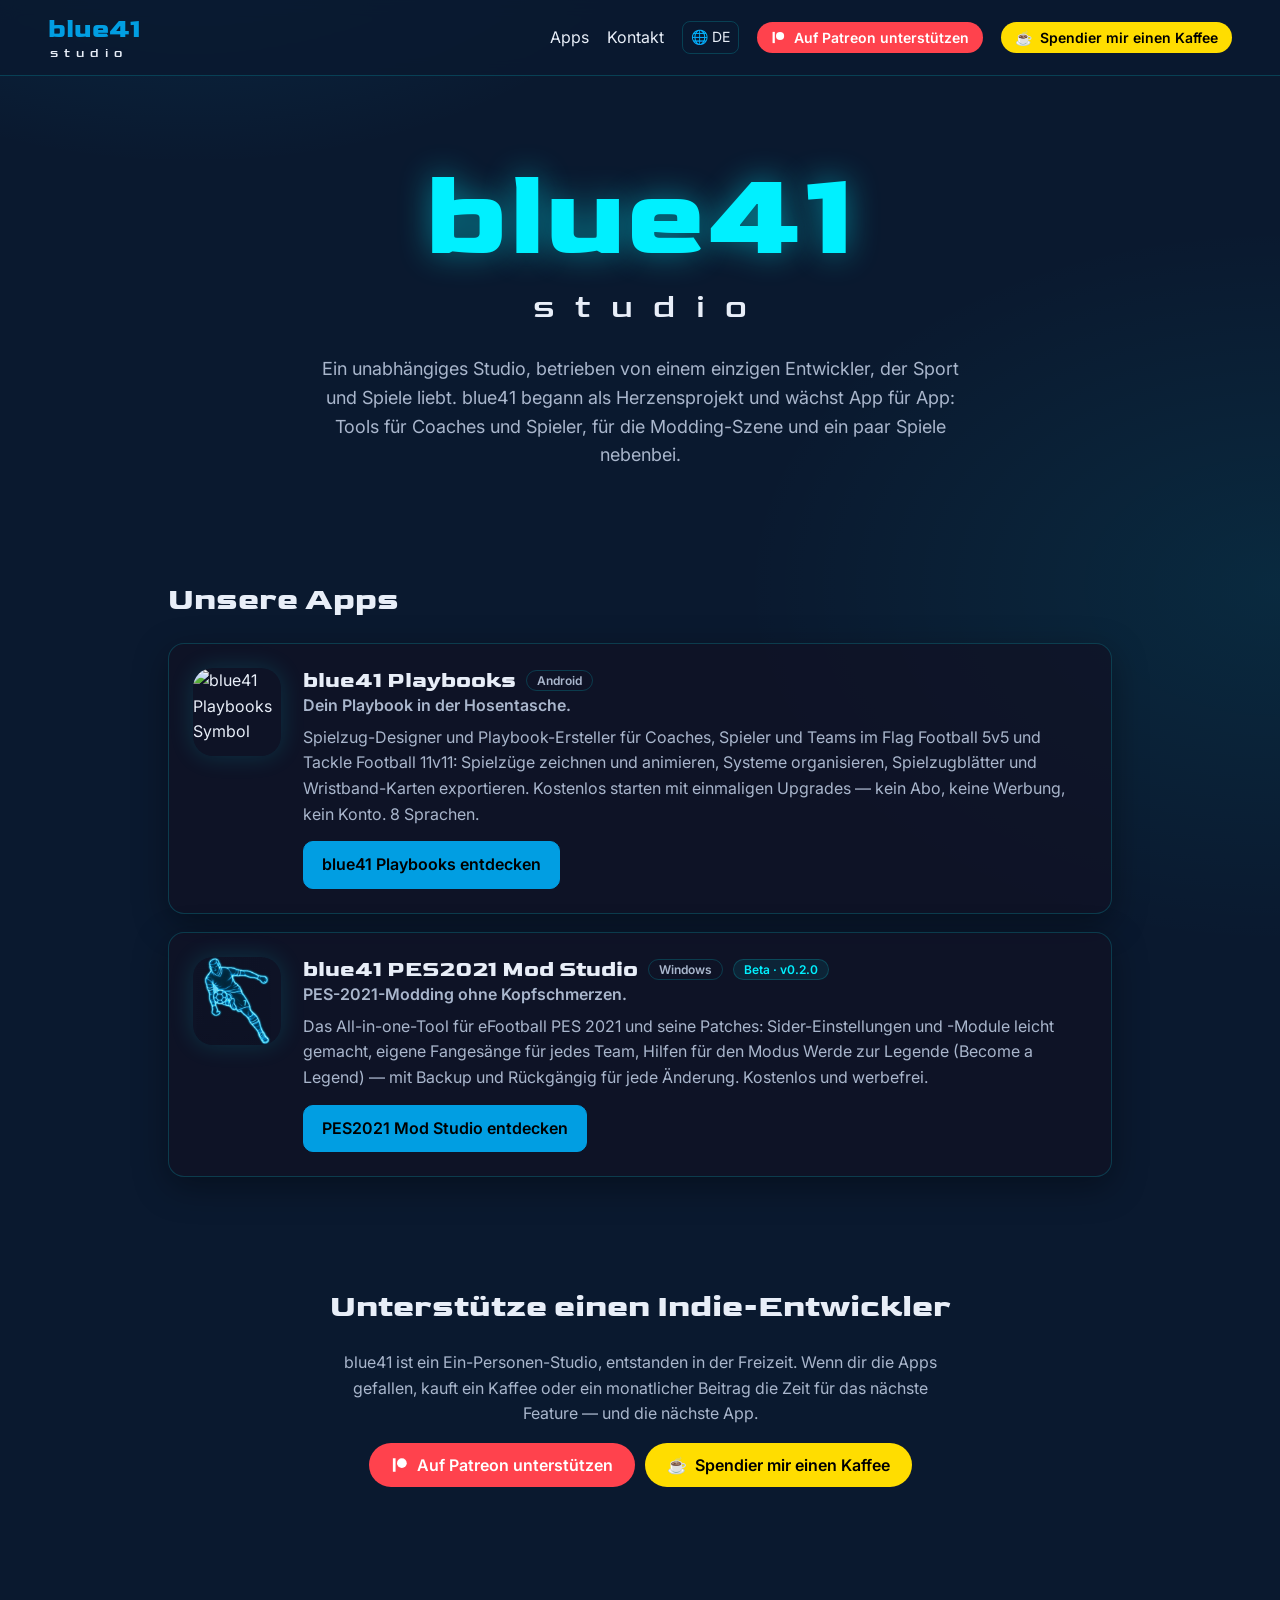
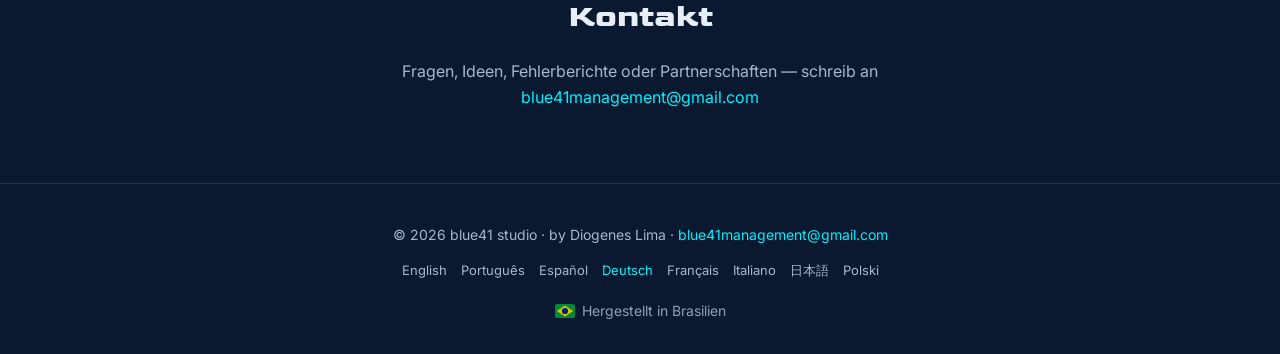
==== de/index.html @ d96499f5 "Footer: Made in Brazil" ====
<!doctype html>
<html lang="de">
<head>
  <meta charset="utf-8">
  <meta name="viewport" content="width=device-width, initial-scale=1">
  <title>blue41 studio — unabhängige Sport-Apps, Spiele und Modding-Tools</title>
  <meta name="description" content="blue41 studio ist das unabhängige Studio des Entwicklers Diogenes Lima: blue41 Playbooks, Spielzug-Designer und Playbook-App für Flag- und Tackle-Football, und blue41 PES2021 Mod Studio, das All-in-one-Modding-Tool für PES 2021.">
  <meta name="keywords" content="blue41, blue41 studio, Indie-Entwickler, unabhängiger App-Entwickler, Football Playbook App, Spielzüge erstellen, Flag Football Spielzüge, American Football Taktik App, PES 2021 Mod Tool, PES 2021 Modding">
  <meta name="author" content="Diogenes Lima">
  <meta name="theme-color" content="#0A192F">
  <link rel="canonical" href="https://limadiogenes.github.io/blue41Studio/de/">
  <link rel="alternate" hreflang="en" href="https://limadiogenes.github.io/blue41Studio/">
  <link rel="alternate" hreflang="pt-BR" href="https://limadiogenes.github.io/blue41Studio/pt/">
  <link rel="alternate" hreflang="es" href="https://limadiogenes.github.io/blue41Studio/es/">
  <link rel="alternate" hreflang="de" href="https://limadiogenes.github.io/blue41Studio/de/">
  <link rel="alternate" hreflang="fr" href="https://limadiogenes.github.io/blue41Studio/fr/">
  <link rel="alternate" hreflang="it" href="https://limadiogenes.github.io/blue41Studio/it/">
  <link rel="alternate" hreflang="ja" href="https://limadiogenes.github.io/blue41Studio/ja/">
  <link rel="alternate" hreflang="pl" href="https://limadiogenes.github.io/blue41Studio/pl/">
  <link rel="alternate" hreflang="x-default" href="https://limadiogenes.github.io/blue41Studio/">
  <link rel="icon" href="../favicon.ico">
  <meta property="og:type" content="website">
  <meta property="og:site_name" content="blue41 studio">
  <meta property="og:locale" content="de_DE">
  <meta property="og:locale:alternate" content="en_US">
  <meta property="og:locale:alternate" content="pt_BR">
  <meta property="og:locale:alternate" content="es_ES">
  <meta property="og:locale:alternate" content="fr_FR">
  <meta property="og:locale:alternate" content="it_IT">
  <meta property="og:locale:alternate" content="ja_JP">
  <meta property="og:locale:alternate" content="pl_PL">
  <meta property="og:title" content="blue41 studio — unabhängige Sport-Apps, Spiele und Modding-Tools">
  <meta property="og:description" content="blue41 studio ist das unabhängige Studio des Entwicklers Diogenes Lima: blue41 Playbooks, Spielzug-Designer und Playbook-App für Flag- und Tackle-Football, und blue41 PES2021 Mod Studio, das All-in-one-Modding-Tool für PES 2021.">
  <meta property="og:url" content="https://limadiogenes.github.io/blue41Studio/de/">
  <meta property="og:image" content="https://limadiogenes.github.io/blue41Studio/assets/blue41_studio.webp">
  <meta name="twitter:card" content="summary">
  <script type="application/ld+json">{"@context": "https://schema.org", "@graph": [{"@type": "Organization", "@id": "https://limadiogenes.github.io/blue41Studio/#org", "name": "blue41 studio", "url": "https://limadiogenes.github.io/blue41Studio/", "logo": "https://limadiogenes.github.io/blue41Studio/assets/blue41_studio.webp", "email": "blue41management@gmail.com", "founder": {"@type": "Person", "name": "Diogenes Lima"}, "sameAs": ["https://blue41playbooks.pages.dev/", "https://limadiogenes.github.io/blue41_PES2021_MOD_STUDIO/"]}, {"@type": "WebSite", "name": "blue41 studio", "url": "https://limadiogenes.github.io/blue41Studio/de/", "inLanguage": "de", "publisher": {"@id": "https://limadiogenes.github.io/blue41Studio/#org"}}, {"@type": "SoftwareApplication", "name": "blue41 Playbooks", "url": "https://blue41playbooks.pages.dev/", "operatingSystem": "Android", "applicationCategory": "SportsApplication", "description": "Spielzug-Designer und Playbook-Ersteller für Coaches, Spieler und Teams im Flag Football 5v5 und Tackle Football 11v11: Spielzüge zeichnen und animieren, Systeme organisieren, Spielzugblätter und Wristband-Karten exportieren. Kostenlos starten mit einmaligen Upgrades — kein Abo, keine Werbung, kein Konto. 8 Sprachen.", "author": {"@id": "https://limadiogenes.github.io/blue41Studio/#org"}, "offers": {"@type": "Offer", "price": "0", "priceCurrency": "USD"}}, {"@type": "SoftwareApplication", "name": "blue41 PES2021 Mod Studio", "url": "https://limadiogenes.github.io/blue41_PES2021_MOD_STUDIO/", "operatingSystem": "Windows", "applicationCategory": "GameApplication", "description": "Das All-in-one-Tool für eFootball PES 2021 und seine Patches: Sider-Einstellungen und -Module leicht gemacht, eigene Fangesänge für jedes Team, Hilfen für den Modus Werde zur Legende (Become a Legend) — mit Backup und Rückgängig für jede Änderung. Kostenlos und werbefrei.", "author": {"@id": "https://limadiogenes.github.io/blue41Studio/#org"}, "offers": {"@type": "Offer", "price": "0", "priceCurrency": "USD"}}]}</script>
  <link rel="preconnect" href="https://fonts.googleapis.com">
  <link rel="preconnect" href="https://fonts.gstatic.com" crossorigin>
  <link href="https://fonts.googleapis.com/css2?family=Goldman:wght@400;700&family=Inter:wght@400;500;600&display=swap" rel="stylesheet">
  <link rel="stylesheet" href="../style.css">
</head>
<body>
  <header class="top">
    <a class="brand" href="../">
      <span class="brand-b41">blue41</span>
      <span class="brand-name">studio</span>
    </a>
    <nav>
      <a href="#apps">Apps</a>
      <a href="#contact">Kontakt</a>
      <details class="lang">
        <summary aria-label="Sprache">🌐 DE</summary>
        <div class="lang-menu"><a href="../" hreflang="en">English</a><a href="../pt/" hreflang="pt-BR">Português</a><a href="../es/" hreflang="es">Español</a><a href="../de/" hreflang="de" aria-current="true">Deutsch</a><a href="../fr/" hreflang="fr">Français</a><a href="../it/" hreflang="it">Italiano</a><a href="../ja/" hreflang="ja">日本語</a><a href="../pl/" hreflang="pl">Polski</a></div>
      </details>
      <a class="pill patreon" href="https://www.patreon.com/blue41Studio" rel="noopener"><svg viewBox="0 0 24 24" aria-hidden="true"><circle cx="14.5" cy="9.5" r="6.5"/><rect x="2.5" y="3" width="3.6" height="18"/></svg><span>Auf Patreon unterstützen</span></a>
        <a class="pill coffee" href="https://buymeacoffee.com/blue41studio" rel="noopener"><span aria-hidden="true">☕</span><span>Spendier mir einen Kaffee</span></a>
    </nav>
  </header>

  <main>
    <section class="hero">
      <h1><span class="glow">blue41</span><span class="sub">studio</span></h1>
      <p class="lead">Ein unabhängiges Studio, betrieben von einem einzigen Entwickler, der Sport und Spiele liebt. blue41 begann als Herzensprojekt und wächst App für App: Tools für Coaches und Spieler, für die Modding-Szene und ein paar Spiele nebenbei.</p>
    </section>

    <section id="apps">
      <h2>Unsere Apps</h2>
      <div class="apps">
        <article class="app">
          <img class="app-icon" src="https://blue41playbooks.pages.dev/img/icon-192.png" alt="blue41 Playbooks Symbol" width="88" height="88" loading="lazy">
          <div class="app-body">
            <div class="app-head">
              <h3>blue41 Playbooks</h3>
              <span class="tag">Android</span>
            </div>
            <p class="app-tagline">Dein Playbook in der Hosentasche.</p>
            <p>Spielzug-Designer und Playbook-Ersteller für Coaches, Spieler und Teams im Flag Football 5v5 und Tackle Football 11v11: Spielzüge zeichnen und animieren, Systeme organisieren, Spielzugblätter und Wristband-Karten exportieren. Kostenlos starten mit einmaligen Upgrades — kein Abo, keine Werbung, kein Konto. 8 Sprachen.</p>
            <div class="links">
              <a class="button primary" href="https://blue41playbooks.pages.dev/" rel="noopener">blue41 Playbooks entdecken</a>
            </div>
          </div>
        </article>

        <article class="app">
          <img class="app-icon" src="../assets/pes2021-mod-studio.png" alt="blue41 PES2021 Mod Studio Symbol" width="88" height="88" loading="lazy">
          <div class="app-body">
            <div class="app-head">
              <h3>blue41 PES2021 Mod Studio</h3>
              <span class="tag">Windows</span>
              <span class="tag soon">Beta · v0.2.0</span>
            </div>
            <p class="app-tagline">PES-2021-Modding ohne Kopfschmerzen.</p>
            <p>Das All-in-one-Tool für eFootball PES 2021 und seine Patches: Sider-Einstellungen und -Module leicht gemacht, eigene Fangesänge für jedes Team, Hilfen für den Modus Werde zur Legende (Become a Legend) — mit Backup und Rückgängig für jede Änderung. Kostenlos und werbefrei.</p>
            <div class="links">
              <a class="button primary" href="https://limadiogenes.github.io/blue41_PES2021_MOD_STUDIO/" rel="noopener">PES2021 Mod Studio entdecken</a>
            </div>
          </div>
        </article>
      </div>
    </section>

    <section id="support" class="support">
      <h2>Unterstütze einen Indie-Entwickler</h2>
      <p>blue41 ist ein Ein-Personen-Studio, entstanden in der Freizeit. Wenn dir die Apps gefallen, kauft ein Kaffee oder ein monatlicher Beitrag die Zeit für das nächste Feature — und die nächste App.</p>
      <div class="links center">
        <a class="pill patreon big" href="https://www.patreon.com/blue41Studio" rel="noopener"><svg viewBox="0 0 24 24" aria-hidden="true"><circle cx="14.5" cy="9.5" r="6.5"/><rect x="2.5" y="3" width="3.6" height="18"/></svg><span>Auf Patreon unterstützen</span></a>
        <a class="pill coffee big" href="https://buymeacoffee.com/blue41studio" rel="noopener"><span aria-hidden="true">☕</span><span>Spendier mir einen Kaffee</span></a>
      </div>
    </section>

    <section id="contact" class="contact">
      <h2>Kontakt</h2>
      <p>Fragen, Ideen, Fehlerberichte oder Partnerschaften — schreib an <a href="mailto:blue41management@gmail.com">blue41management@gmail.com</a></p>
    </section>
  </main>

  <footer>
    <p>© 2026 blue41 studio · by Diogenes Lima · <a href="mailto:blue41management@gmail.com">blue41management@gmail.com</a></p>
    <p class="langs"><a href="../" hreflang="en">English</a><a href="../pt/" hreflang="pt-BR">Português</a><a href="../es/" hreflang="es">Español</a><a href="../de/" hreflang="de" aria-current="true">Deutsch</a><a href="../fr/" hreflang="fr">Français</a><a href="../it/" hreflang="it">Italiano</a><a href="../ja/" hreflang="ja">日本語</a><a href="../pl/" hreflang="pl">Polski</a></p>
    <p class="made-in"><svg class="flag" viewBox="0 0 20 14" aria-hidden="true"><rect width="20" height="14" rx="2" fill="#009C3B"/><path d="M10 1.6 18.2 7 10 12.4 1.8 7z" fill="#FFDF00"/><circle cx="10" cy="7" r="3.1" fill="#002776"/></svg><span>Hergestellt in Brasilien</span></p>
  </footer>
</body>
</html>
---- style.css ----
/* blue41 studio: navy + glowing cyan, Goldman headings (shared with blue41 Playbooks and PES2021 Mod Studio) */
:root {
  --bg: #0A192F;
  --bg-2: #111224;
  --card: rgba(17, 18, 36, 0.75);
  --cyan: #00F0FF;
  --blue: #019EE2;
  --text: #E8EEF8;
  --muted: #A9B6CC;
  --border: rgba(0, 240, 255, 0.18);
}

* { box-sizing: border-box; }
html { scroll-behavior: smooth; }

body {
  margin: 0;
  background: radial-gradient(900px 600px at 15% -10%, rgba(1, 158, 226, 0.18), transparent 60%),
              radial-gradient(900px 600px at 100% 30%, rgba(0, 240, 255, 0.08), transparent 60%), var(--bg);
  color: var(--text);
  font: 16px/1.6 "Inter", system-ui, sans-serif;
  min-height: 100vh;
}

a { color: var(--cyan); text-decoration: none; }
a:hover { text-decoration: underline; }
h1, h2, h3 { font-family: "Goldman", sans-serif; font-weight: 700; line-height: 1.15; }

.top {
  position: sticky; top: 0; z-index: 10;
  display: flex; align-items: center; justify-content: space-between; gap: 16px;
  padding: 14px clamp(16px, 4vw, 48px);
  background: rgba(10, 25, 47, 0.85); backdrop-filter: blur(8px);
  border-bottom: 1px solid var(--border);
}
.brand { display: flex; flex-direction: column; line-height: 1; }
.brand:hover { text-decoration: none; }
.brand-b41 { font: 700 26px "Goldman", sans-serif; color: var(--blue); }
.brand-name { font: 400 13px "Goldman", sans-serif; letter-spacing: 6px; color: var(--text); padding-left: 2px; }
nav { display: flex; align-items: center; gap: 18px; flex-wrap: wrap; justify-content: flex-end; }
nav > a:not(.pill) { color: var(--text); }

.pill {
  display: inline-flex; align-items: center; gap: 8px;
  padding: 7px 14px; border-radius: 999px; font: 600 14px "Inter", sans-serif; white-space: nowrap;
  transition: transform 0.15s, box-shadow 0.15s;
}
.pill:hover { text-decoration: none; transform: translateY(-1px); }
.pill svg { width: 15px; height: 15px; fill: currentColor; }
.pill.patreon { background: #FF424D; color: #FFFFFF; }
.pill.patreon:hover { box-shadow: 0 6px 20px rgba(255, 66, 77, 0.35); }
.pill.coffee { background: #FFDD00; color: #000000; }
.pill.coffee:hover { box-shadow: 0 6px 20px rgba(255, 221, 0, 0.3); }
.pill.big { padding: 12px 22px; font-size: 16px; }
.pill.big svg { width: 18px; height: 18px; }

main { max-width: 1040px; margin: 0 auto; padding: 0 clamp(16px, 4vw, 48px); }
section { padding: 56px 0; }
h2 { font-size: clamp(26px, 3vw, 32px); margin: 0 0 24px; }

.hero { text-align: center; padding-top: 72px; }
.hero h1 { margin: 0; display: flex; flex-direction: column; align-items: center; }
.hero .glow { font-size: clamp(64px, 12vw, 120px); color: var(--cyan); text-shadow: 0 0 32px rgba(0, 240, 255, 0.45); }
.hero .sub { font: 400 clamp(20px, 3.5vw, 34px) "Goldman", sans-serif; letter-spacing: 0.6em; padding-left: 0.6em; color: var(--text); }
.lead { max-width: 60ch; margin: 28px auto 0; color: var(--muted); font-size: 18px; }

.apps { display: grid; gap: 18px; }
.app {
  display: flex; gap: 22px; align-items: flex-start;
  background: var(--card); border: 1px solid var(--border); border-radius: 16px; padding: 24px;
  box-shadow: 0 10px 34px rgba(0, 0, 0, 0.35);
}
.app-icon { width: 88px; height: 88px; border-radius: 20px; flex: none; box-shadow: 0 0 24px rgba(0, 240, 255, 0.15); }
.app-head { display: flex; align-items: center; flex-wrap: wrap; gap: 10px; }
.app-head h3 { margin: 0; font-size: 22px; }
.tag { font: 600 12px "Inter", sans-serif; padding: 2px 10px; border-radius: 999px; border: 1px solid var(--border); color: var(--muted); }
.tag.soon { color: var(--cyan); background: rgba(0, 240, 255, 0.08); }
.app-tagline { margin: 6px 0 8px; color: var(--cyan); font-weight: 600; }
.app p { margin: 0 0 6px; color: var(--muted); }

.links { display: flex; flex-wrap: wrap; gap: 10px; margin-top: 14px; }
.links.center { justify-content: center; }
.button {
  display: inline-block; padding: 10px 18px; border-radius: 10px; font-weight: 600;
  border: 1px solid var(--border); color: var(--text); background: var(--bg-2);
}
.button:hover { text-decoration: none; box-shadow: 0 6px 22px rgba(0, 240, 255, 0.18); }
.button.primary { background: var(--blue); border-color: var(--blue); color: #000000; }

.support, .contact { text-align: center; }
.support p, .contact p { color: var(--muted); max-width: 62ch; margin-left: auto; margin-right: auto; }

footer { border-top: 1px solid var(--border); padding: 26px; text-align: center; color: var(--muted); font-size: 14px; }

@media (max-width: 640px) {
  .app { flex-direction: column; }
  nav > a:not(.pill) { display: none; }
  .pill { padding: 6px 11px; font-size: 13px; }
}

/* language menu (header) + language links (footer) */
.lang { position: relative; }
.lang summary { list-style: none; cursor: pointer; color: var(--text); font-size: 14px; padding: 4px 8px; border-radius: 8px; border: 1px solid var(--border); }
.lang summary::-webkit-details-marker { display: none; }
.lang-menu { position: absolute; right: 0; top: calc(100% + 8px); display: grid; min-width: 150px; padding: 6px;
  background: var(--bg-2); border: 1px solid var(--border); border-radius: 10px; box-shadow: 0 10px 30px rgba(0, 0, 0, 0.5); }
.lang-menu a { color: var(--text); padding: 6px 10px; border-radius: 6px; }
.lang-menu a:hover, .lang-menu a[aria-current] { background: rgba(0, 240, 255, 0.08); text-decoration: none; color: var(--cyan); }
footer .langs { display: flex; flex-wrap: wrap; justify-content: center; gap: 4px 14px; font-size: 13px; }
footer .langs a { color: var(--muted); }
footer .langs a[aria-current] { color: var(--cyan); }

/* footer: made in Brazil */
.made-in { display: inline-flex; align-items: center; gap: 7px; margin: 6px 0; opacity: 0.85; }
.made-in .flag { width: 20px; height: 14px; }
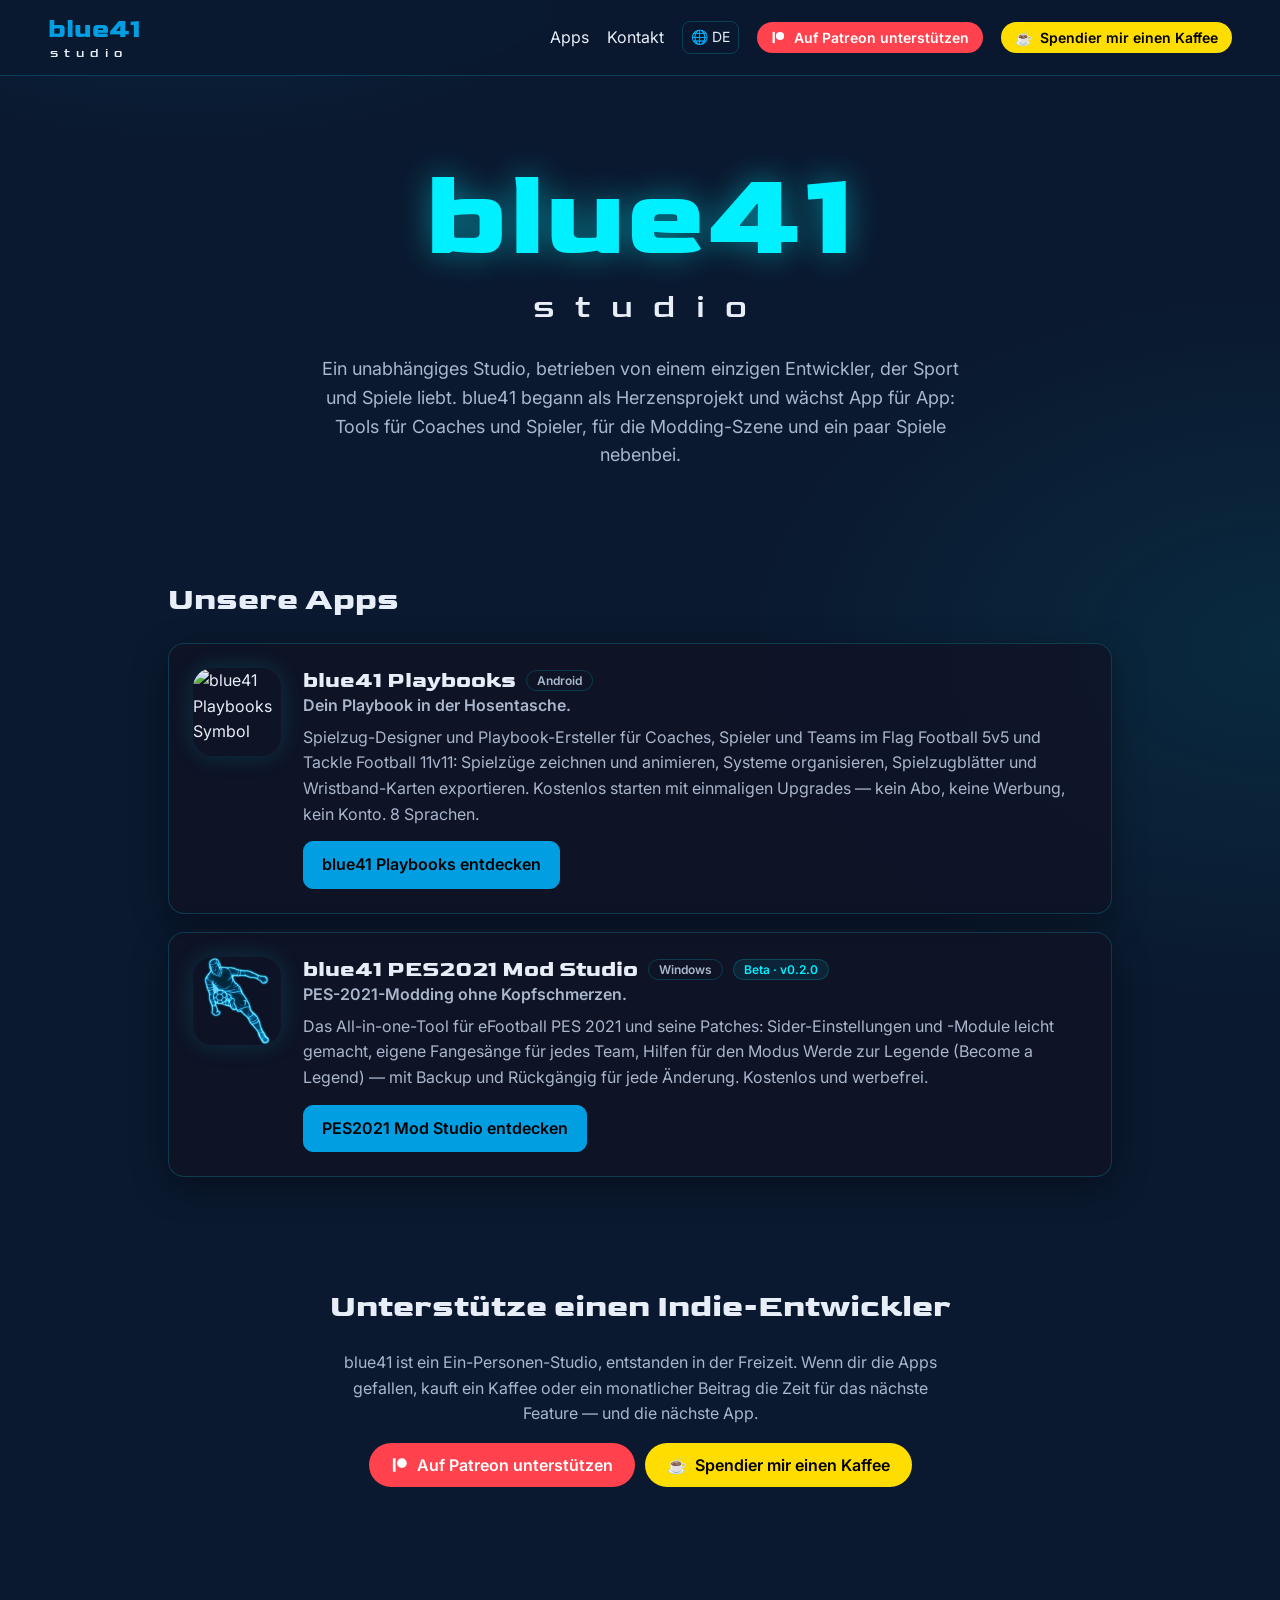
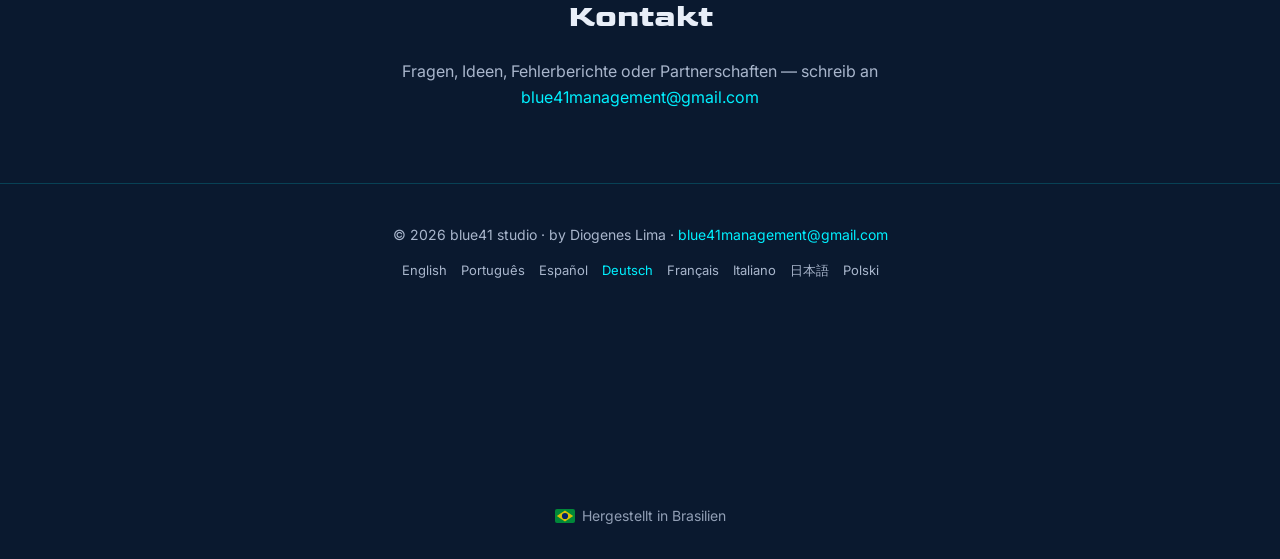
==== commit ab721938: "Footer: visitor globe" ====
--- a/de/index.html
+++ b/de/index.html
@@ -118,6 +118,7 @@
   <footer>
     <p>© 2026 blue41 studio · by Diogenes Lima · <a href="mailto:blue41management@gmail.com">blue41management@gmail.com</a></p>
     <p class="langs"><a href="../" hreflang="en">English</a><a href="../pt/" hreflang="pt-BR">Português</a><a href="../es/" hreflang="es">Español</a><a href="../de/" hreflang="de" aria-current="true">Deutsch</a><a href="../fr/" hreflang="fr">Français</a><a href="../it/" hreflang="it">Italiano</a><a href="../ja/" hreflang="ja">日本語</a><a href="../pl/" hreflang="pl">Polski</a></p>
+    <div class="globe"><script src="https://revolvermaps2.com/embed.js" data-site="pm3khapg2y24" data-size="200" data-theme="custom" data-color="00fbff" data-land="2b3f5a" data-ocean="1c1c1c" async></script></div>
     <p class="made-in"><svg class="flag" viewBox="0 0 20 14" aria-hidden="true"><rect width="20" height="14" rx="2" fill="#009C3B"/><path d="M10 1.6 18.2 7 10 12.4 1.8 7z" fill="#FFDF00"/><circle cx="10" cy="7" r="3.1" fill="#002776"/></svg><span>Hergestellt in Brasilien</span></p>
   </footer>
 </body>
--- a/style.css
+++ b/style.css
@@ -113,3 +113,6 @@
 /* footer: made in Brazil */
 .made-in { display: inline-flex; align-items: center; gap: 7px; margin: 6px 0; opacity: 0.85; }
 .made-in .flag { width: 20px; height: 14px; }
+
+/* footer: visitor globe (RevolverMaps) */
+.globe { display: flex; justify-content: center; margin: 14px 0 4px; min-height: 200px; }
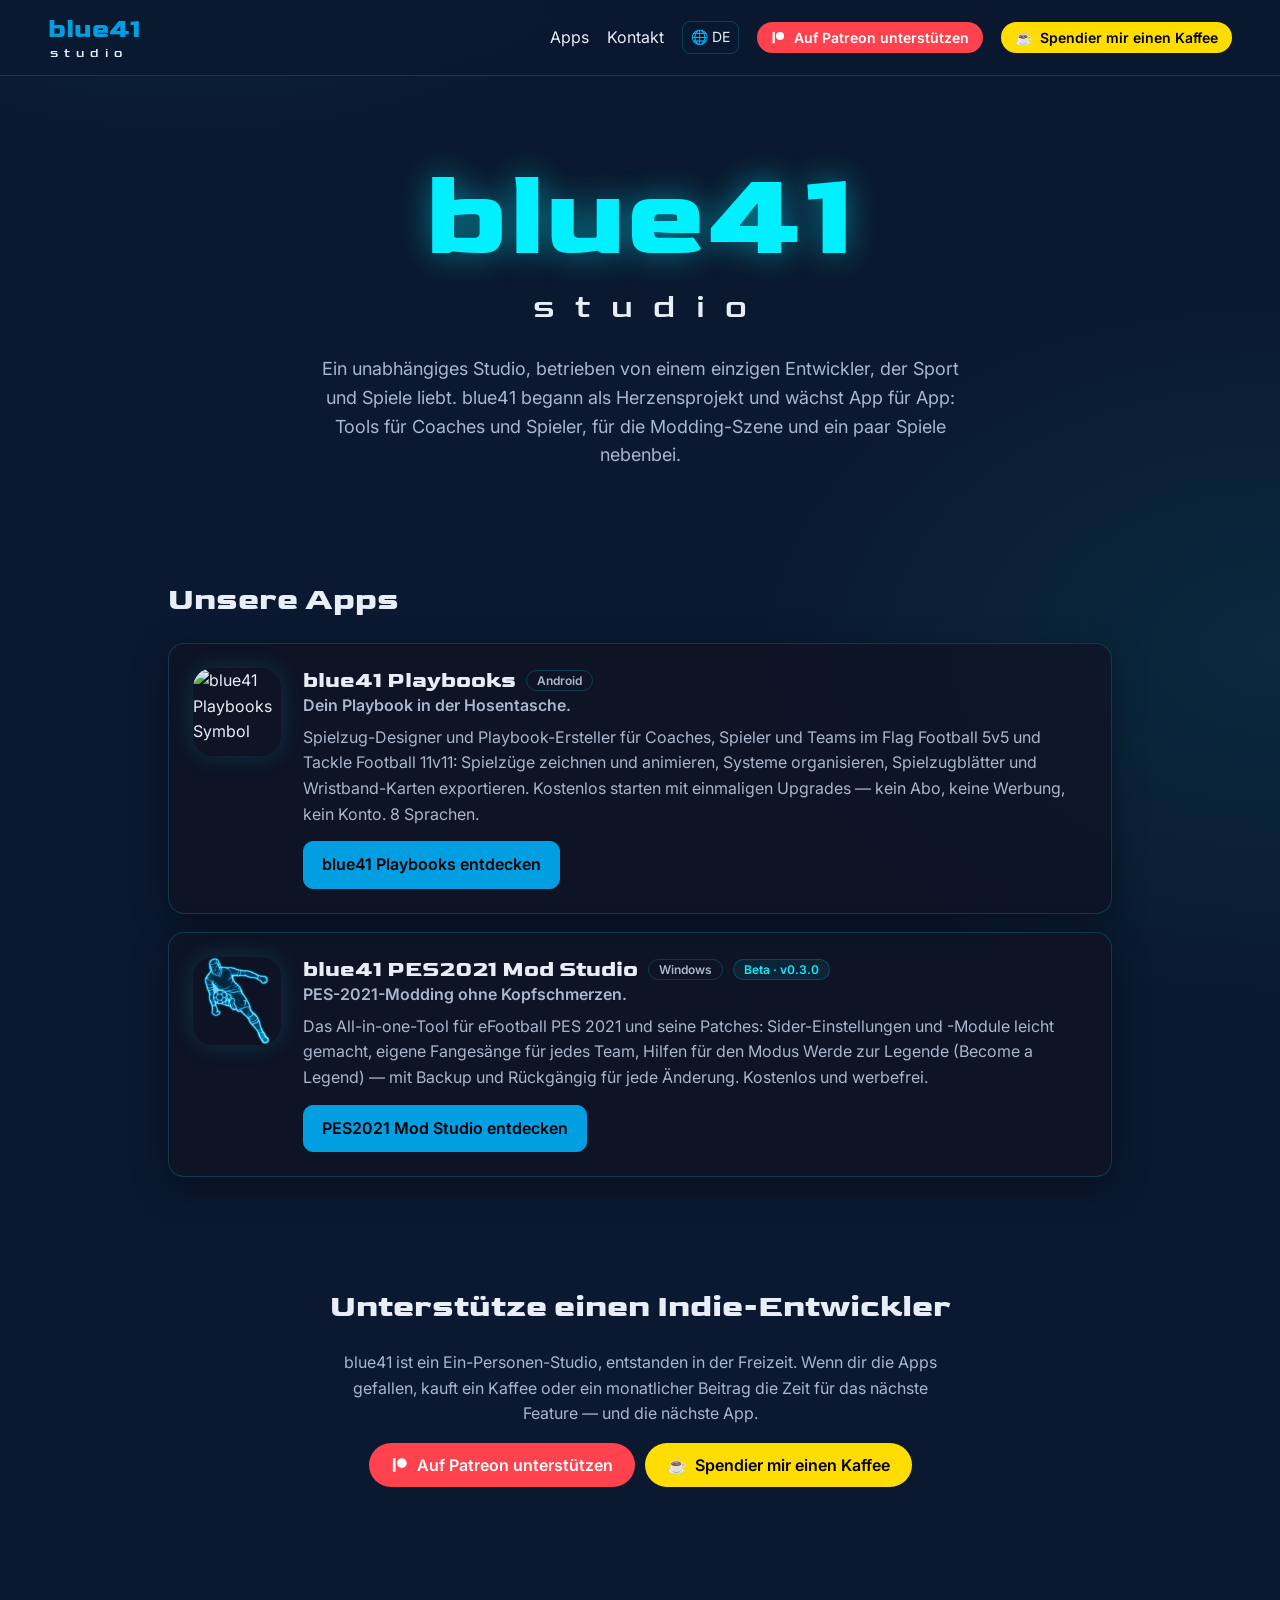
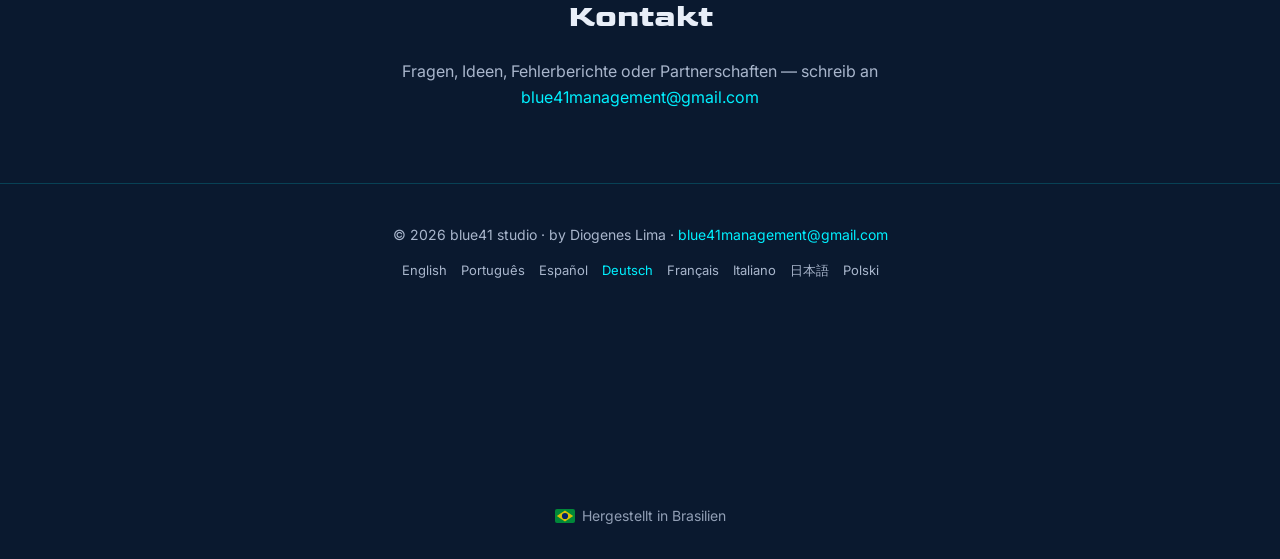
==== commit 5bb7e4a6: "Website: v0.3.0" ====
--- a/de/index.html
+++ b/de/index.html
@@ -7,6 +7,8 @@
   <meta name="description" content="blue41 studio ist das unabhängige Studio des Entwicklers Diogenes Lima: blue41 Playbooks, Spielzug-Designer und Playbook-App für Flag- und Tackle-Football, und blue41 PES2021 Mod Studio, das All-in-one-Modding-Tool für PES 2021.">
   <meta name="keywords" content="blue41, blue41 studio, Indie-Entwickler, unabhängiger App-Entwickler, Football Playbook App, Spielzüge erstellen, Flag Football Spielzüge, American Football Taktik App, PES 2021 Mod Tool, PES 2021 Modding">
   <meta name="author" content="Diogenes Lima">
+  <meta name="google-site-verification" content="Zfo8fLjqMzd9jb34zwDAAhBDfBSCgzTGMh_0-_I1xjI">
+  <meta name="msvalidate.01" content="7CC8CF5386225106531AEC23307152A7">
   <meta name="theme-color" content="#0A192F">
   <link rel="canonical" href="https://limadiogenes.github.io/blue41Studio/de/">
   <link rel="alternate" hreflang="en" href="https://limadiogenes.github.io/blue41Studio/">
@@ -88,7 +90,7 @@
             <div class="app-head">
               <h3>blue41 PES2021 Mod Studio</h3>
               <span class="tag">Windows</span>
-              <span class="tag soon">Beta · v0.2.0</span>
+              <span class="tag soon">Beta · v0.3.0</span>
             </div>
             <p class="app-tagline">PES-2021-Modding ohne Kopfschmerzen.</p>
             <p>Das All-in-one-Tool für eFootball PES 2021 und seine Patches: Sider-Einstellungen und -Module leicht gemacht, eigene Fangesänge für jedes Team, Hilfen für den Modus Werde zur Legende (Become a Legend) — mit Backup und Rückgängig für jede Änderung. Kostenlos und werbefrei.</p>
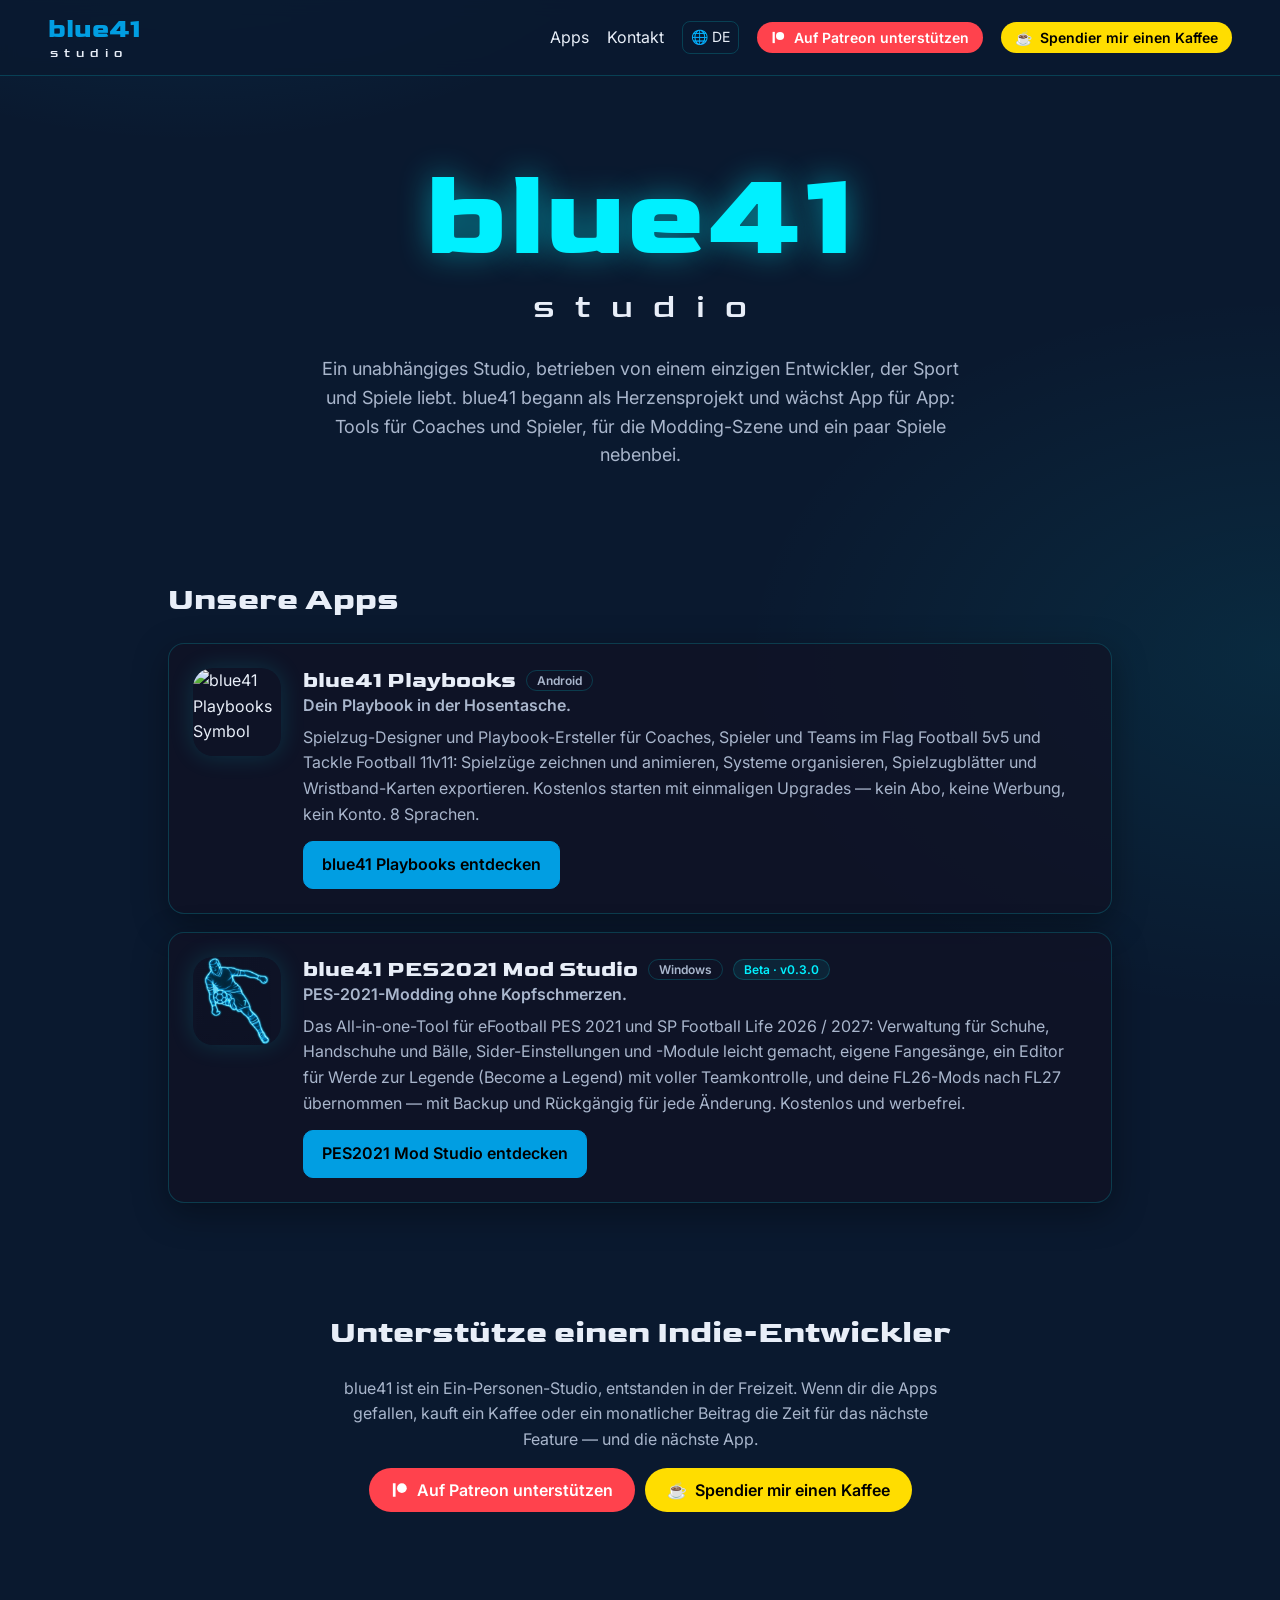
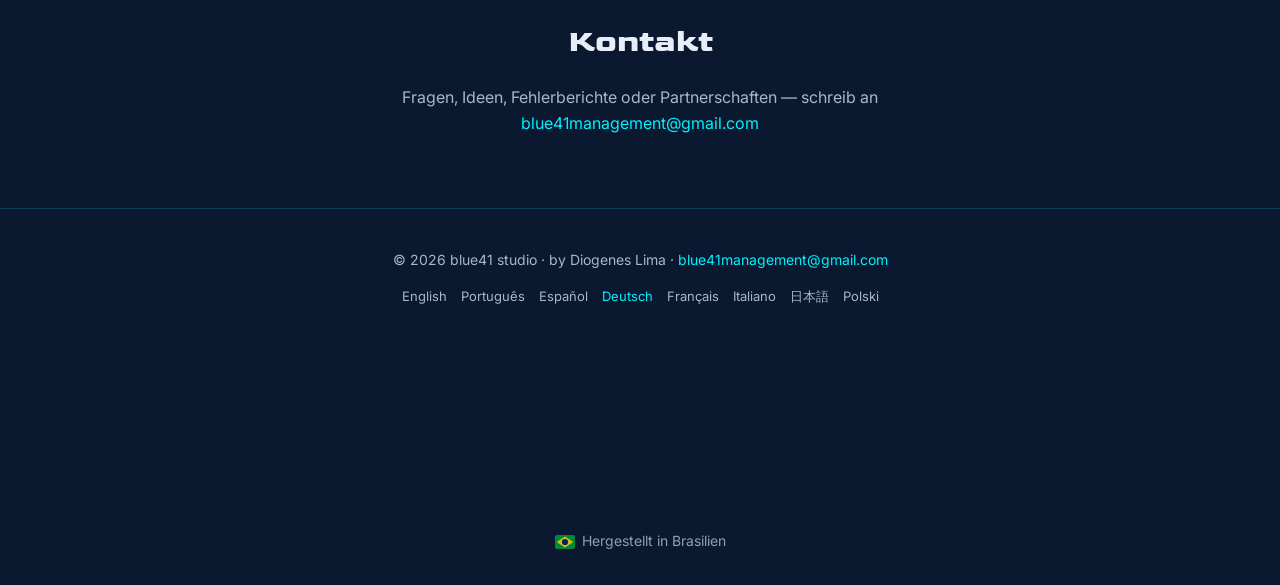
==== commit 0463be13: "PES2021 Mod Studio card: v0.3.0 features (FL27, balls, full team control)" ====
--- a/de/index.html
+++ b/de/index.html
@@ -36,7 +36,7 @@
   <meta property="og:url" content="https://limadiogenes.github.io/blue41Studio/de/">
   <meta property="og:image" content="https://limadiogenes.github.io/blue41Studio/assets/blue41_studio.webp">
   <meta name="twitter:card" content="summary">
-  <script type="application/ld+json">{"@context": "https://schema.org", "@graph": [{"@type": "Organization", "@id": "https://limadiogenes.github.io/blue41Studio/#org", "name": "blue41 studio", "url": "https://limadiogenes.github.io/blue41Studio/", "logo": "https://limadiogenes.github.io/blue41Studio/assets/blue41_studio.webp", "email": "blue41management@gmail.com", "founder": {"@type": "Person", "name": "Diogenes Lima"}, "sameAs": ["https://blue41playbooks.pages.dev/", "https://limadiogenes.github.io/blue41_PES2021_MOD_STUDIO/"]}, {"@type": "WebSite", "name": "blue41 studio", "url": "https://limadiogenes.github.io/blue41Studio/de/", "inLanguage": "de", "publisher": {"@id": "https://limadiogenes.github.io/blue41Studio/#org"}}, {"@type": "SoftwareApplication", "name": "blue41 Playbooks", "url": "https://blue41playbooks.pages.dev/", "operatingSystem": "Android", "applicationCategory": "SportsApplication", "description": "Spielzug-Designer und Playbook-Ersteller für Coaches, Spieler und Teams im Flag Football 5v5 und Tackle Football 11v11: Spielzüge zeichnen und animieren, Systeme organisieren, Spielzugblätter und Wristband-Karten exportieren. Kostenlos starten mit einmaligen Upgrades — kein Abo, keine Werbung, kein Konto. 8 Sprachen.", "author": {"@id": "https://limadiogenes.github.io/blue41Studio/#org"}, "offers": {"@type": "Offer", "price": "0", "priceCurrency": "USD"}}, {"@type": "SoftwareApplication", "name": "blue41 PES2021 Mod Studio", "url": "https://limadiogenes.github.io/blue41_PES2021_MOD_STUDIO/", "operatingSystem": "Windows", "applicationCategory": "GameApplication", "description": "Das All-in-one-Tool für eFootball PES 2021 und seine Patches: Sider-Einstellungen und -Module leicht gemacht, eigene Fangesänge für jedes Team, Hilfen für den Modus Werde zur Legende (Become a Legend) — mit Backup und Rückgängig für jede Änderung. Kostenlos und werbefrei.", "author": {"@id": "https://limadiogenes.github.io/blue41Studio/#org"}, "offers": {"@type": "Offer", "price": "0", "priceCurrency": "USD"}}]}</script>
+  <script type="application/ld+json">{"@context": "https://schema.org", "@graph": [{"@type": "Organization", "@id": "https://limadiogenes.github.io/blue41Studio/#org", "name": "blue41 studio", "url": "https://limadiogenes.github.io/blue41Studio/", "logo": "https://limadiogenes.github.io/blue41Studio/assets/blue41_studio.webp", "email": "blue41management@gmail.com", "founder": {"@type": "Person", "name": "Diogenes Lima"}, "sameAs": ["https://blue41playbooks.pages.dev/", "https://limadiogenes.github.io/blue41_PES2021_MOD_STUDIO/"]}, {"@type": "WebSite", "name": "blue41 studio", "url": "https://limadiogenes.github.io/blue41Studio/de/", "inLanguage": "de", "publisher": {"@id": "https://limadiogenes.github.io/blue41Studio/#org"}}, {"@type": "SoftwareApplication", "name": "blue41 Playbooks", "url": "https://blue41playbooks.pages.dev/", "operatingSystem": "Android", "applicationCategory": "SportsApplication", "description": "Spielzug-Designer und Playbook-Ersteller für Coaches, Spieler und Teams im Flag Football 5v5 und Tackle Football 11v11: Spielzüge zeichnen und animieren, Systeme organisieren, Spielzugblätter und Wristband-Karten exportieren. Kostenlos starten mit einmaligen Upgrades — kein Abo, keine Werbung, kein Konto. 8 Sprachen.", "author": {"@id": "https://limadiogenes.github.io/blue41Studio/#org"}, "offers": {"@type": "Offer", "price": "0", "priceCurrency": "USD"}}, {"@type": "SoftwareApplication", "name": "blue41 PES2021 Mod Studio", "url": "https://limadiogenes.github.io/blue41_PES2021_MOD_STUDIO/", "operatingSystem": "Windows", "applicationCategory": "GameApplication", "description": "Das All-in-one-Tool für eFootball PES 2021 und SP Football Life 2026 / 2027: Verwaltung für Schuhe, Handschuhe und Bälle, Sider-Einstellungen und -Module leicht gemacht, eigene Fangesänge, ein Editor für Werde zur Legende (Become a Legend) mit voller Teamkontrolle, und deine FL26-Mods nach FL27 übernommen — mit Backup und Rückgängig für jede Änderung. Kostenlos und werbefrei.", "author": {"@id": "https://limadiogenes.github.io/blue41Studio/#org"}, "offers": {"@type": "Offer", "price": "0", "priceCurrency": "USD"}}]}</script>
   <link rel="preconnect" href="https://fonts.googleapis.com">
   <link rel="preconnect" href="https://fonts.gstatic.com" crossorigin>
   <link href="https://fonts.googleapis.com/css2?family=Goldman:wght@400;700&family=Inter:wght@400;500;600&display=swap" rel="stylesheet">
@@ -93,7 +93,7 @@
               <span class="tag soon">Beta · v0.3.0</span>
             </div>
             <p class="app-tagline">PES-2021-Modding ohne Kopfschmerzen.</p>
-            <p>Das All-in-one-Tool für eFootball PES 2021 und seine Patches: Sider-Einstellungen und -Module leicht gemacht, eigene Fangesänge für jedes Team, Hilfen für den Modus Werde zur Legende (Become a Legend) — mit Backup und Rückgängig für jede Änderung. Kostenlos und werbefrei.</p>
+            <p>Das All-in-one-Tool für eFootball PES 2021 und SP Football Life 2026 / 2027: Verwaltung für Schuhe, Handschuhe und Bälle, Sider-Einstellungen und -Module leicht gemacht, eigene Fangesänge, ein Editor für Werde zur Legende (Become a Legend) mit voller Teamkontrolle, und deine FL26-Mods nach FL27 übernommen — mit Backup und Rückgängig für jede Änderung. Kostenlos und werbefrei.</p>
             <div class="links">
               <a class="button primary" href="https://limadiogenes.github.io/blue41_PES2021_MOD_STUDIO/" rel="noopener">PES2021 Mod Studio entdecken</a>
             </div>
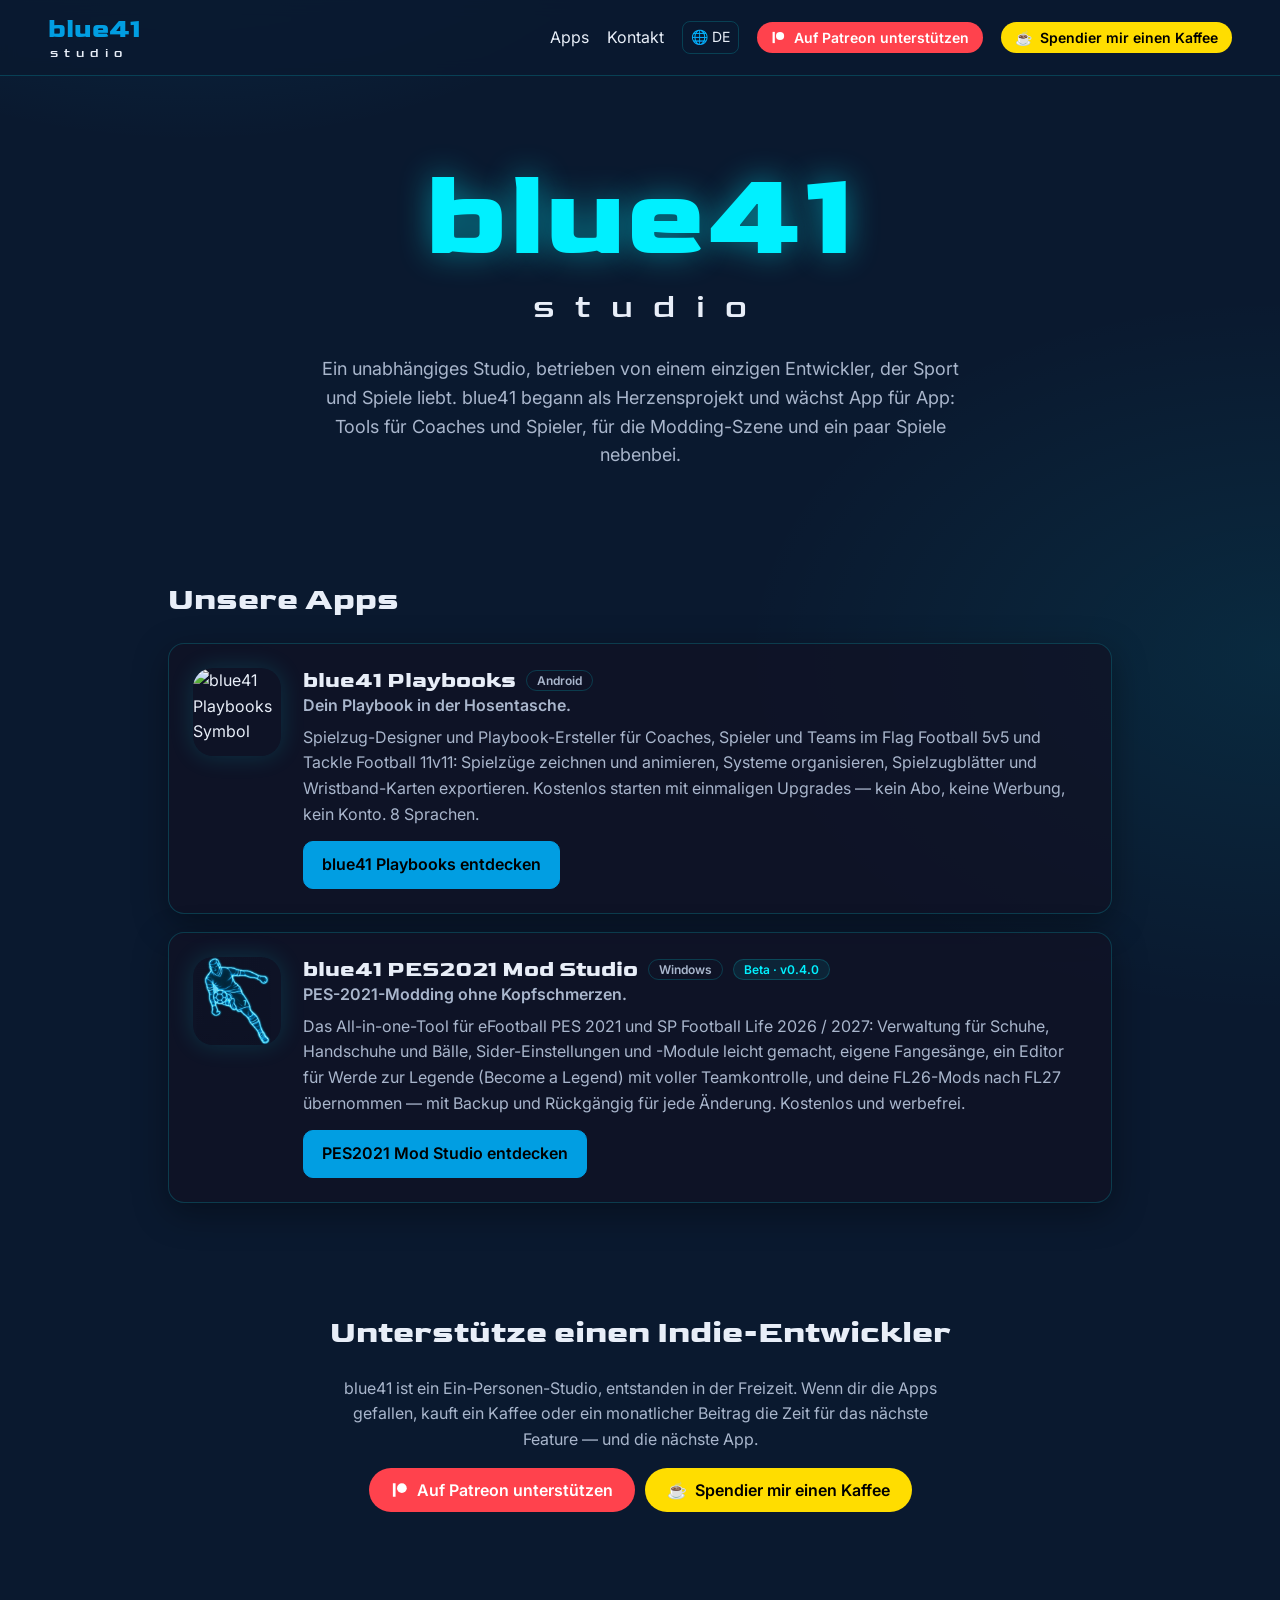
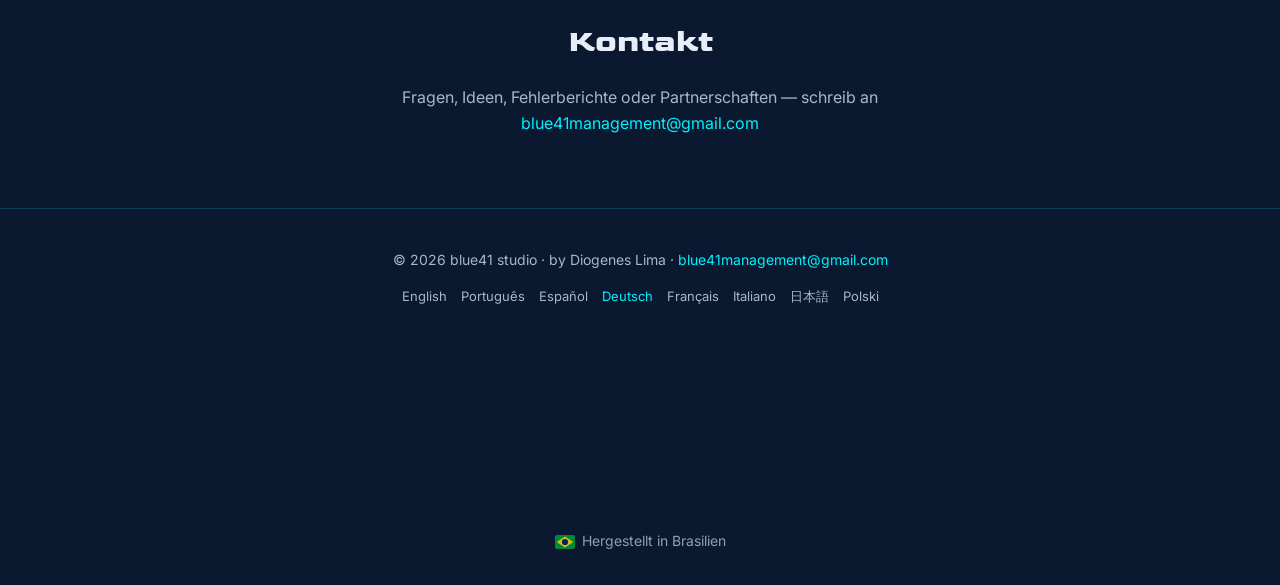
==== commit 56909bec: "Website: v0.4.0" ====
--- a/de/index.html
+++ b/de/index.html
@@ -90,7 +90,7 @@
             <div class="app-head">
               <h3>blue41 PES2021 Mod Studio</h3>
               <span class="tag">Windows</span>
-              <span class="tag soon">Beta · v0.3.0</span>
+              <span class="tag soon">Beta · v0.4.0</span>
             </div>
             <p class="app-tagline">PES-2021-Modding ohne Kopfschmerzen.</p>
             <p>Das All-in-one-Tool für eFootball PES 2021 und SP Football Life 2026 / 2027: Verwaltung für Schuhe, Handschuhe und Bälle, Sider-Einstellungen und -Module leicht gemacht, eigene Fangesänge, ein Editor für Werde zur Legende (Become a Legend) mit voller Teamkontrolle, und deine FL26-Mods nach FL27 übernommen — mit Backup und Rückgängig für jede Änderung. Kostenlos und werbefrei.</p>
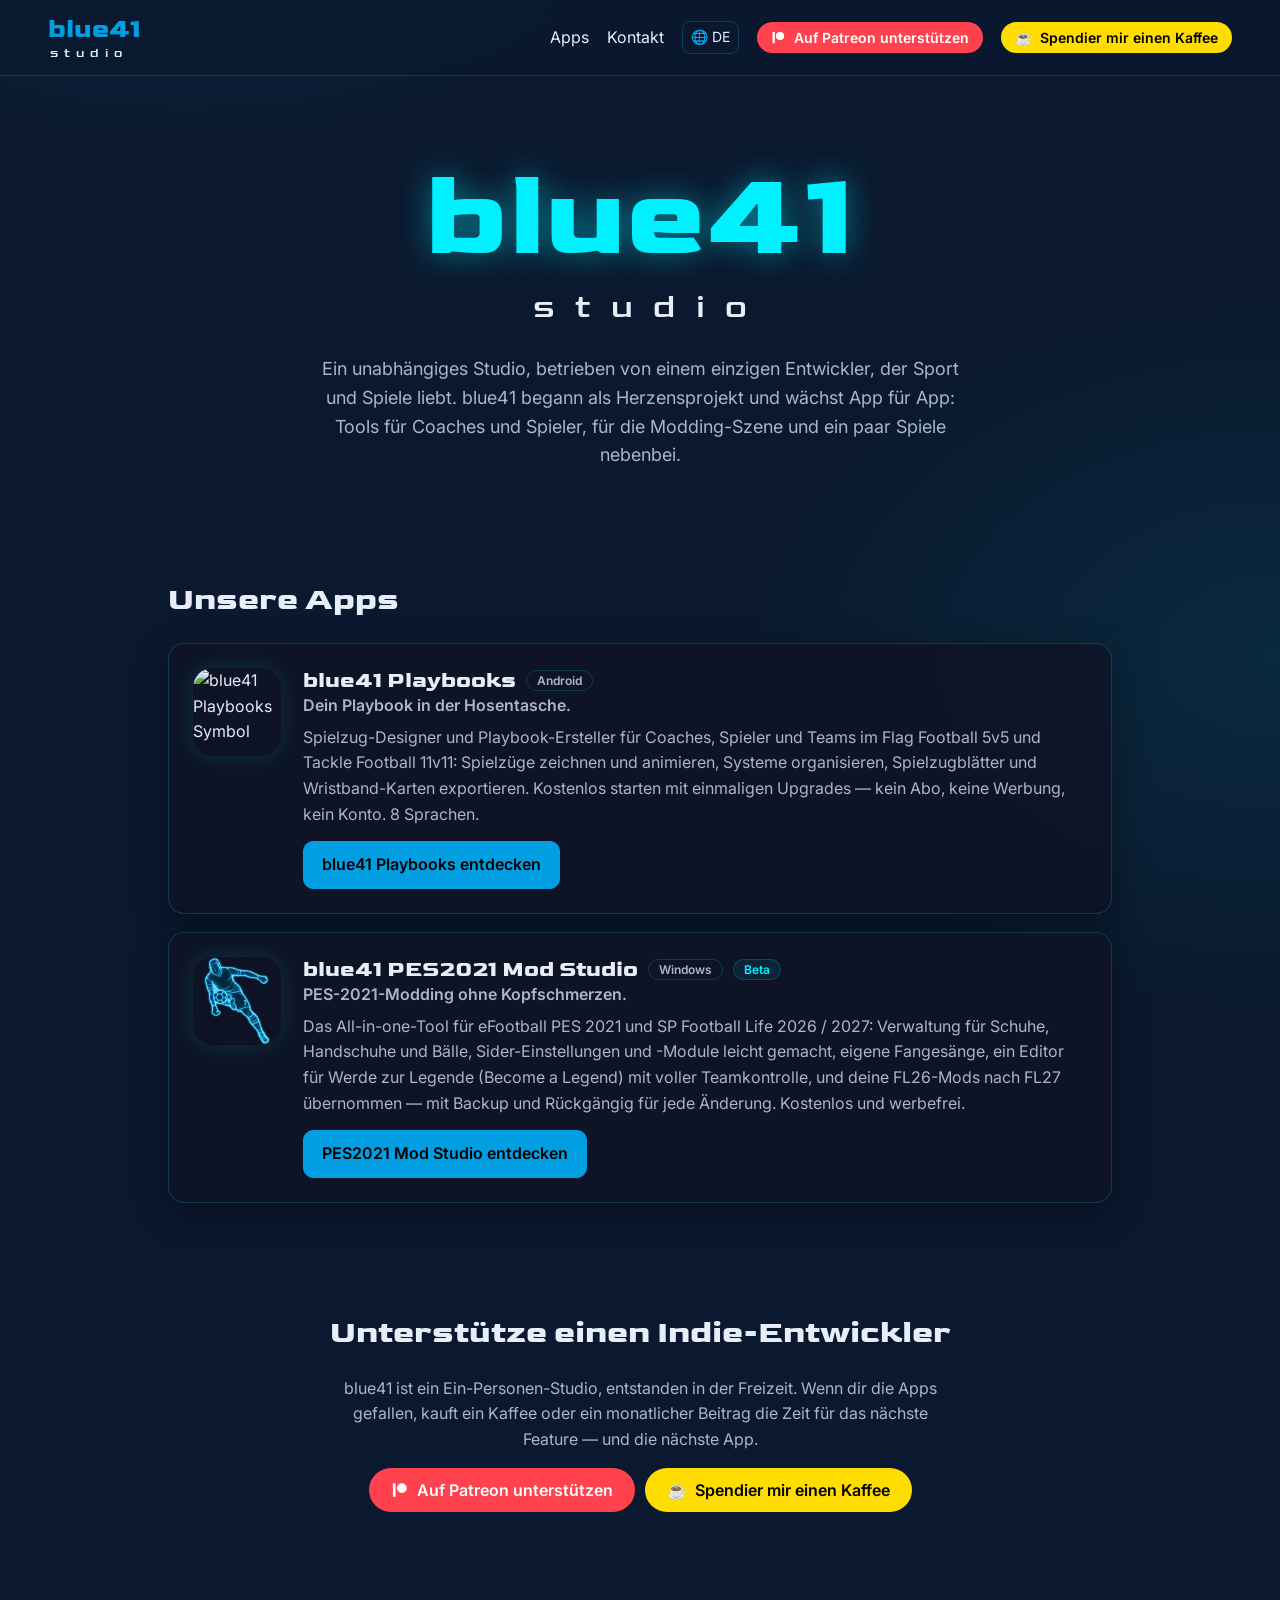
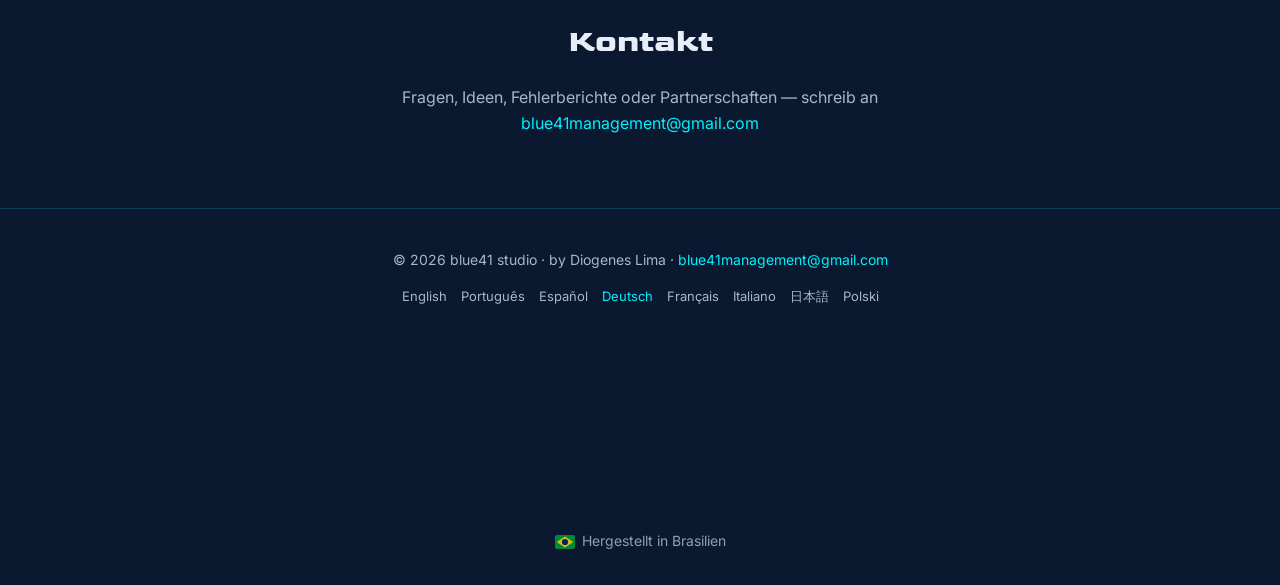
==== commit 756a895c: "Brand site: no version on the app card; b41 favicon" ====
--- a/de/index.html
+++ b/de/index.html
@@ -90,7 +90,7 @@
             <div class="app-head">
               <h3>blue41 PES2021 Mod Studio</h3>
               <span class="tag">Windows</span>
-              <span class="tag soon">Beta · v0.4.0</span>
+              <span class="tag soon">Beta</span>
             </div>
             <p class="app-tagline">PES-2021-Modding ohne Kopfschmerzen.</p>
             <p>Das All-in-one-Tool für eFootball PES 2021 und SP Football Life 2026 / 2027: Verwaltung für Schuhe, Handschuhe und Bälle, Sider-Einstellungen und -Module leicht gemacht, eigene Fangesänge, ein Editor für Werde zur Legende (Become a Legend) mit voller Teamkontrolle, und deine FL26-Mods nach FL27 übernommen — mit Backup und Rückgängig für jede Änderung. Kostenlos und werbefrei.</p>
